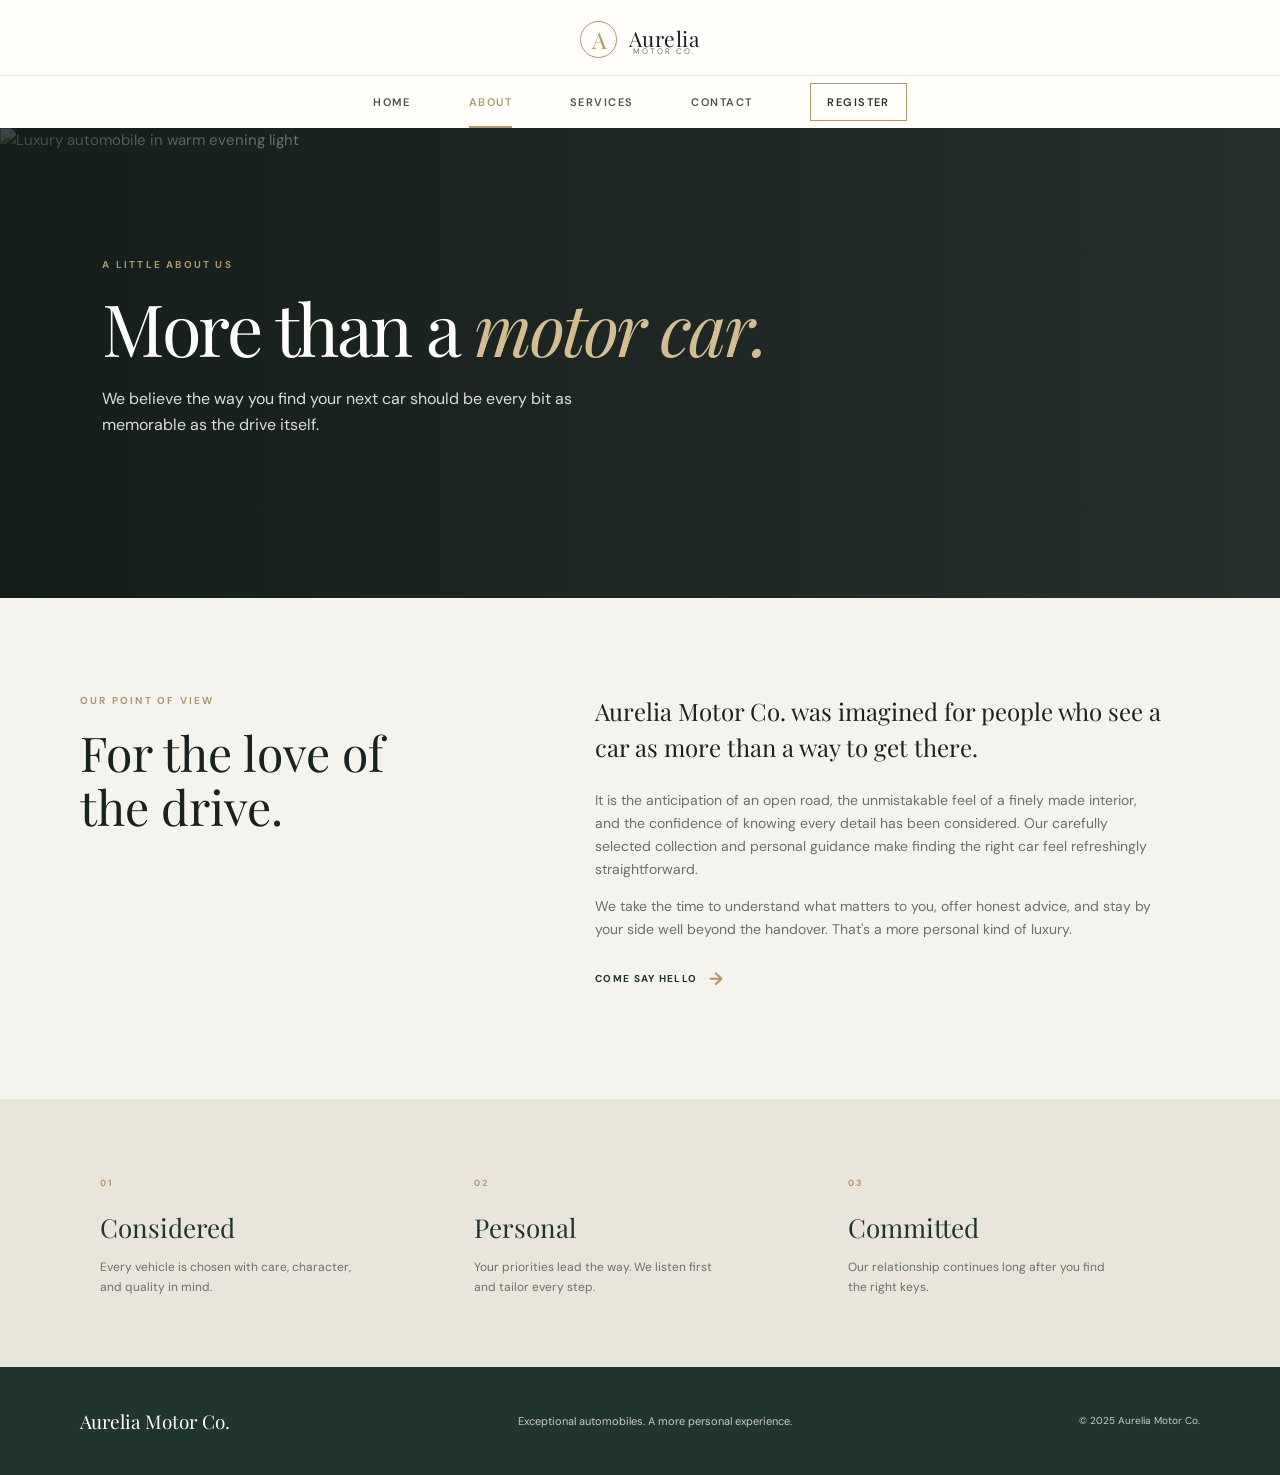
==== about.html @ 12dca605 "got ai to make website" ====
<!DOCTYPE html>
<html lang="en">
<head>
    <meta charset="UTF-8">
    <meta name="viewport" content="width=device-width, initial-scale=1.0">
    <meta name="description" content="Learn about Aurelia Motor Co. and our personal approach to luxury automobiles.">
    <title>About | Aurelia Motor Co.</title>
    <link rel="stylesheet" href="styles/styles.css">
</head>
<body>
    <header class="site-header">
        <a class="brand" href="index.html" aria-label="Aurelia Motor Co. home"><span class="brand-mark" aria-hidden="true">A</span><span class="brand-name">Aurelia <span>Motor Co.</span></span></a>
        <nav class="site-nav" aria-label="Main navigation">
            <a href="index.html">Home</a><a class="active" aria-current="page" href="about.html">About</a><a href="services.html">Services</a><a href="contact.html">Contact</a><a class="nav-cta" href="registration.html">Register</a>
        </nav>
    </header>
    <main>
        <section class="page-hero about-hero">
            <img class="hero-image" src="https://images.unsplash.com/photo-1503736334956-4c8f8e92946d?auto=format&amp;fit=crop&amp;w=2200&amp;q=85" alt="Luxury automobile in warm evening light">
            <div class="hero-content"><p class="eyebrow">A little about us</p><h1>More than a <em>motor car.</em></h1><p>We believe the way you find your next car should be every bit as memorable as the drive itself.</p></div>
        </section>
        <section class="story-section section-wrap">
            <div class="story-aside"><p class="eyebrow">Our point of view</p><h2>For the love of the drive.</h2></div>
            <div class="story-copy">
                <p class="lead">Aurelia Motor Co. was imagined for people who see a car as more than a way to get there.</p>
                <p>It is the anticipation of an open road, the unmistakable feel of a finely made interior, and the confidence of knowing every detail has been considered. Our carefully selected collection and personal guidance make finding the right car feel refreshingly straightforward.</p>
                <p>We take the time to understand what matters to you, offer honest advice, and stay by your side well beyond the handover. That's a more personal kind of luxury.</p>
                <a class="text-link" href="contact.html">Come say hello <span aria-hidden="true">→</span></a>
            </div>
        </section>
        <section class="values-band">
            <article><span>01</span><h3>Considered</h3><p>Every vehicle is chosen with care, character, and quality in mind.</p></article>
            <article><span>02</span><h3>Personal</h3><p>Your priorities lead the way. We listen first and tailor every step.</p></article>
            <article><span>03</span><h3>Committed</h3><p>Our relationship continues long after you find the right keys.</p></article>
        </section>
    </main>
    <footer class="site-footer"><a class="footer-brand" href="index.html">Aurelia Motor Co.</a><p>Exceptional automobiles. A more personal experience.</p><span>© 2025 Aurelia Motor Co.</span></footer>
</body>
</html>
---- styles/styles.css ----
@import url('https://fonts.googleapis.com/css2?family=DM+Sans:wght@400;500;600;700&family=Playfair+Display:ital,wght@0,400;0,500;0,600;1,400;1,500&display=swap');

:root {
    --ink: #172321;
    --muted: #68716b;
    --paper: #f5f3ed;
    --white: #fffefa;
    --forest: #20352f;
    --gold: #b49763;
    --line: #dedbd1;
    --serif: "Playfair Display", Georgia, serif;
    --sans: "DM Sans", "Segoe UI", sans-serif;
}

* { box-sizing: border-box; }
html { scroll-behavior: smooth; }
body { margin: 0; background: var(--paper); color: var(--ink); font: 15px/1.65 var(--sans); }
a { color: inherit; }
h1, h2, h3, p { margin-top: 0; }
h1, h2, h3 { font-family: var(--serif); font-weight: 400; }

.site-header { position: relative; z-index: 2; display: flex; flex-direction: column; align-items: center; background: var(--white); }
.brand { display: flex; align-items: center; gap: 12px; padding: 21px 20px 17px; color: var(--ink); text-decoration: none; }
.brand-mark { display: grid; width: 37px; height: 37px; place-items: center; border: 1px solid var(--gold); border-radius: 50%; color: var(--gold); font: 23px/1 var(--serif); }
.brand-name { font: 21px var(--serif); letter-spacing: .03em; }
.brand-name span { display: block; margin-top: -6px; color: var(--muted); font: 8px var(--sans); letter-spacing: .25em; text-align: center; text-transform: uppercase; }
.site-nav { display: flex; width: 100%; min-height: 52px; justify-content: center; align-items: center; gap: clamp(20px, 5vw, 58px); padding: 0 24px; border-top: 1px solid #eeece6; }
.site-nav a { position: relative; display: inline-flex; height: 52px; align-items: center; color: #4a544e; font-size: 11px; font-weight: 600; letter-spacing: .13em; text-decoration: none; text-transform: uppercase; transition: color .2s ease; }
.site-nav a:hover, .site-nav a.active { color: var(--gold); }
.site-nav a.active:not(.nav-cta)::after { position: absolute; right: 0; bottom: 0; left: 0; height: 2px; background: var(--gold); content: ""; }
.site-nav .nav-cta { height: auto; padding: 9px 16px; border: 1px solid var(--gold); color: var(--forest); }
.site-nav .nav-cta:hover, .site-nav .nav-cta.active { background: var(--forest); color: var(--white); }

.home-hero, .page-hero { position: relative; display: flex; min-height: 590px; align-items: center; overflow: hidden; background: #29312d; color: var(--white); }
.home-hero { min-height: min(690px, 76vw); }
.hero-image { position: absolute; inset: 0; width: 100%; height: 100%; object-fit: cover; object-position: center 57%; }
.home-hero::after, .page-hero::after { position: absolute; inset: 0; background: linear-gradient(90deg, rgba(14,24,21,.78), rgba(14,24,21,.43) 48%, rgba(14,24,21,.08)); content: ""; }
.hero-content { position: relative; z-index: 1; width: min(680px, 90%); margin-left: max(8%, calc((100% - 1120px) / 2)); padding: 70px 0; }
.eyebrow { margin: 0 0 15px; color: var(--gold); font-size: 10px; font-weight: 700; letter-spacing: .22em; text-transform: uppercase; }
h1 { max-width: 700px; margin-bottom: 20px; font-size: clamp(48px, 7vw, 83px); letter-spacing: -.035em; line-height: 1.07; }
h1 em { color: #d4bd91; font-weight: 400; }
.hero-content > p:not(.eyebrow) { max-width: 475px; margin-bottom: 30px; color: rgba(255,254,250,.85); font-size: 16px; }
.button { display: inline-flex; min-height: 48px; align-items: center; justify-content: center; gap: 22px; padding: 0 21px; border: 1px solid transparent; cursor: pointer; font: 600 10px var(--sans); letter-spacing: .13em; text-decoration: none; text-transform: uppercase; transition: background .2s ease, color .2s ease; }
.button span { font-size: 17px; line-height: 1; }
.button-light { background: var(--white); color: var(--forest); }
.button-light:hover { background: #e8dfce; }
.button-dark { background: var(--forest); color: var(--white); }
.button-dark:hover { background: #304a41; }
.hero-note { position: absolute; z-index: 1; right: 5%; bottom: 32px; color: rgba(255,255,255,.75); font-size: 9px; letter-spacing: .2em; text-transform: uppercase; }

.section-wrap { width: min(1120px, calc(100% - 48px)); margin-right: auto; margin-left: auto; }
.page-explorer { padding-top: 90px; padding-bottom: 96px; }
.section-heading { display: flex; justify-content: space-between; align-items: end; gap: 30px; margin-bottom: 32px; }
.section-heading h2, .story-aside h2 { margin-bottom: 0; font-size: clamp(34px, 4vw, 48px); line-height: 1.14; }
.section-heading > p { max-width: 360px; margin-bottom: 4px; color: var(--muted); font-size: 13px; }
.page-grid { display: grid; grid-template-columns: repeat(6, 1fr); gap: 16px; }
.page-card { position: relative; display: block; min-height: 290px; grid-column: span 2; overflow: hidden; background: #34413b; color: var(--white); text-decoration: none; }
.page-card:nth-child(4), .page-card:nth-child(5) { min-height: 320px; grid-column: span 3; }
.page-card::after { position: absolute; inset: 0; background: linear-gradient(0deg, rgba(12,22,18,.83), rgba(12,22,18,.04) 78%); content: ""; transition: background .25s ease; }
.page-card:hover::after { background: linear-gradient(0deg, rgba(12,22,18,.9), rgba(12,22,18,.18) 85%); }
.page-card img { position: absolute; width: 100%; height: 100%; object-fit: cover; transition: transform .6s ease; }
.page-card:hover img { transform: scale(1.04); }
.card-number { position: absolute; z-index: 1; top: 17px; left: 18px; color: rgba(255,255,255,.8); font-size: 10px; letter-spacing: .15em; }
.card-copy { position: absolute; z-index: 1; right: 22px; bottom: 22px; left: 22px; display: flex; flex-direction: column; }
.card-kicker { color: #d4bd91; font-size: 9px; font-weight: 600; letter-spacing: .18em; text-transform: uppercase; }
.card-copy strong { margin: 2px 0 4px; font: 400 30px/1.2 var(--serif); }
.card-copy > span:last-child { display: flex; align-items: center; justify-content: space-between; gap: 10px; color: rgba(255,255,255,.8); font-size: 11px; }
.card-copy b { color: #d4bd91; font-size: 18px; font-weight: 400; }
.quote-band { padding: 54px 24px; background: #e9e5db; text-align: center; }
.quote-band p { margin: 0 0 6px; color: var(--forest); font: italic 30px var(--serif); }
.quote-band span { color: var(--muted); font-size: 9px; letter-spacing: .18em; text-transform: uppercase; }
.site-footer { display: flex; min-height: 108px; align-items: center; justify-content: space-between; gap: 20px; padding: 28px max(5%, calc((100% - 1120px) / 2)); background: var(--forest); color: rgba(255,255,255,.75); }
.site-footer p { margin: 0; font-size: 11px; }
.site-footer > span { font-size: 10px; }
.footer-brand { color: var(--white); font: 19px var(--serif); text-decoration: none; }

.page-hero { min-height: 470px; }
.page-hero .hero-content { max-width: 700px; }
.page-hero h1 { font-size: clamp(46px, 6vw, 72px); }
.about-hero .hero-image { object-position: center 54%; }
.services-hero .hero-image { object-position: center 60%; }
.story-section { display: grid; grid-template-columns: .8fr 1.2fr; gap: 10%; padding-top: 95px; padding-bottom: 105px; }
.story-aside h2 { max-width: 370px; }
.story-copy { max-width: 570px; color: var(--muted); }
.story-copy .lead, .lead { color: var(--ink); font: 24px/1.5 var(--serif); }
.story-copy p:not(.lead) { font-size: 14px; }
.text-link { display: inline-flex; gap: 12px; align-items: center; margin-top: 9px; color: var(--forest); font-size: 10px; font-weight: 700; letter-spacing: .13em; text-decoration: none; text-transform: uppercase; }
.text-link span { color: var(--gold); font-size: 18px; }
.values-band { display: grid; grid-template-columns: repeat(3, 1fr); gap: 42px; padding: 70px max(7%, calc((100% - 1080px) / 2)); background: #e9e5db; }
.values-band article > span, .service-index { color: var(--gold); font-size: 9px; font-weight: 700; letter-spacing: .17em; }
.values-band h3 { margin: 13px 0 8px; color: var(--forest); font-size: 26px; }
.values-band p { max-width: 260px; margin: 0; color: var(--muted); font-size: 12px; }
.services-section { padding-top: 90px; padding-bottom: 100px; }
.service-grid { display: grid; grid-template-columns: repeat(2, 1fr); gap: 1px; border: 1px solid var(--line); background: var(--line); }
.service-card { min-height: 215px; padding: 30px 34px; background: var(--white); }
.service-card h3 { margin: 15px 0 9px; color: var(--forest); font-size: 26px; }
.service-card p { max-width: 460px; margin: 0; color: var(--muted); font-size: 13px; }
.service-cta { display: flex; align-items: center; justify-content: space-between; gap: 20px; margin-top: 32px; }
.service-cta p { margin: 0; color: var(--muted); font: 22px var(--serif); }

.page-intro { padding-top: 76px; padding-bottom: 42px; }
.page-intro h1 { max-width: 780px; color: var(--forest); font-size: clamp(42px, 6vw, 69px); }
.page-intro h1 em { color: var(--gold); }
.page-intro > p:last-child { max-width: 620px; margin-bottom: 0; color: var(--muted); font-size: 14px; }
.contact-layout { display: grid; grid-template-columns: .8fr 1.2fr; gap: 12%; padding-top: 25px; padding-bottom: 100px; }
.contact-details { display: flex; flex-direction: column; gap: 31px; padding-top: 10px; }
.contact-details .eyebrow { margin-bottom: 6px; }
.contact-details h2, .contact-form h2 { margin-bottom: 12px; color: var(--forest); font-size: 28px; }
.contact-details p:not(.eyebrow) { margin: 0; color: var(--muted); font-size: 13px; line-height: 1.9; }
.contact-details a { text-decoration-color: var(--gold); text-underline-offset: 3px; }
.contact-form { display: flex; flex-direction: column; padding: 34px; border: 1px solid var(--line); background: var(--white); }
.contact-form h2 { margin-bottom: 7px; }
.contact-form > p:not(.form-note) { margin-bottom: 20px; color: var(--muted); font-size: 12px; }
.contact-form label { margin: 13px 0 6px; color: #3d4943; font-size: 10px; font-weight: 700; letter-spacing: .08em; }
.contact-form input:not([type="checkbox"]), .contact-form select, .contact-form textarea { width: 100%; min-height: 43px; padding: 10px 12px; border: 1px solid #d8d6ce; border-radius: 0; background: #fffefa; color: var(--ink); font: 13px var(--sans); }
.contact-form textarea { min-height: 100px; resize: vertical; }
.contact-form input:focus, .contact-form select:focus, .contact-form textarea:focus { outline: 2px solid var(--gold); outline-offset: 1px; }
.contact-form .button { align-self: flex-start; margin-top: 22px; }
.form-note { margin: 14px 0 0; color: var(--muted); font-size: 10px; }
.optional { color: var(--muted); font-weight: 400; letter-spacing: 0; }

.registration-layout { display: grid; grid-template-columns: 1fr .9fr; gap: 9%; align-items: start; padding-top: 78px; padding-bottom: 100px; }
.registration-copy h1 { color: var(--forest); font-size: clamp(48px, 6vw, 72px); }
.registration-copy h1 em { color: var(--gold); }
.registration-copy > .lead { max-width: 460px; margin-bottom: 24px; color: var(--muted); font-size: 19px; }
.registration-copy img { display: block; width: 100%; height: 245px; margin-top: 28px; object-fit: cover; }
.registration-note { display: flex; gap: 14px; max-width: 460px; padding: 17px 19px; border-left: 2px solid var(--gold); background: #e9e5db; }
.registration-note span { color: var(--gold); }
.registration-note p { margin: 0; color: #536057; font: 15px/1.55 var(--serif); }
.registration-form { padding: 30px; }
.registration-form .checkbox-label { display: flex; align-items: flex-start; gap: 9px; margin-top: 18px; font-weight: 400; letter-spacing: 0; line-height: 1.5; }
.registration-form input[type="checkbox"] { margin: 2px 0 0; accent-color: var(--forest); }

@media (max-width: 720px) {
    .site-nav { justify-content: flex-start; gap: 23px; overflow-x: auto; padding: 0 18px; }
    .site-nav a { flex: 0 0 auto; font-size: 9px; }
    .home-hero { min-height: 590px; }
    .page-hero { min-height: 450px; }
    .hero-content { width: calc(100% - 44px); margin-left: 24px; }
    .hero-content > p:not(.eyebrow) { max-width: 400px; }
    .hero-note { right: 22px; }
    .section-wrap { width: calc(100% - 36px); }
    .page-explorer, .services-section { padding-top: 65px; padding-bottom: 68px; }
    .section-heading { align-items: flex-start; flex-direction: column; gap: 12px; margin-bottom: 24px; }
    .page-grid { grid-template-columns: repeat(2, 1fr); gap: 11px; }
    .page-card, .page-card:nth-child(4), .page-card:nth-child(5) { min-height: 270px; grid-column: span 1; }
    .page-card:first-child { min-height: 300px; grid-column: span 2; }
    .card-copy { right: 15px; bottom: 17px; left: 15px; }
    .card-copy strong { font-size: 26px; }
    .card-copy > span:last-child { font-size: 10px; }
    .quote-band p { font-size: 25px; }
    .site-footer { align-items: flex-start; flex-direction: column; gap: 8px; padding: 26px 22px; }
    .story-section, .contact-layout, .registration-layout { grid-template-columns: 1fr; gap: 34px; }
    .story-section { padding-top: 65px; padding-bottom: 70px; }
    .values-band { grid-template-columns: 1fr; gap: 27px; padding: 45px 28px; }
    .values-band p { max-width: 400px; }
    .service-grid { grid-template-columns: 1fr; }
    .service-card { min-height: 0; padding: 25px; }
    .service-cta { align-items: flex-start; flex-direction: column; }
    .page-intro { padding-top: 58px; }
    .contact-layout { padding-bottom: 65px; }
    .registration-layout { padding-top: 58px; padding-bottom: 65px; }
    .registration-copy img { height: 210px; }
}

@media (max-width: 420px) {
    .site-nav { gap: 17px; }
    .site-nav a { font-size: 8px; letter-spacing: .1em; }
    .site-nav .nav-cta { padding: 8px 11px; }
    .page-grid { grid-template-columns: 1fr; }
    .page-card, .page-card:nth-child(4), .page-card:nth-child(5), .page-card:first-child { min-height: 265px; grid-column: span 1; }
    .contact-form, .registration-form { padding: 22px; }
}

@media (prefers-reduced-motion: reduce) {
    html { scroll-behavior: auto; }
    *, *::before, *::after { transition-duration: .01ms !important; }
}
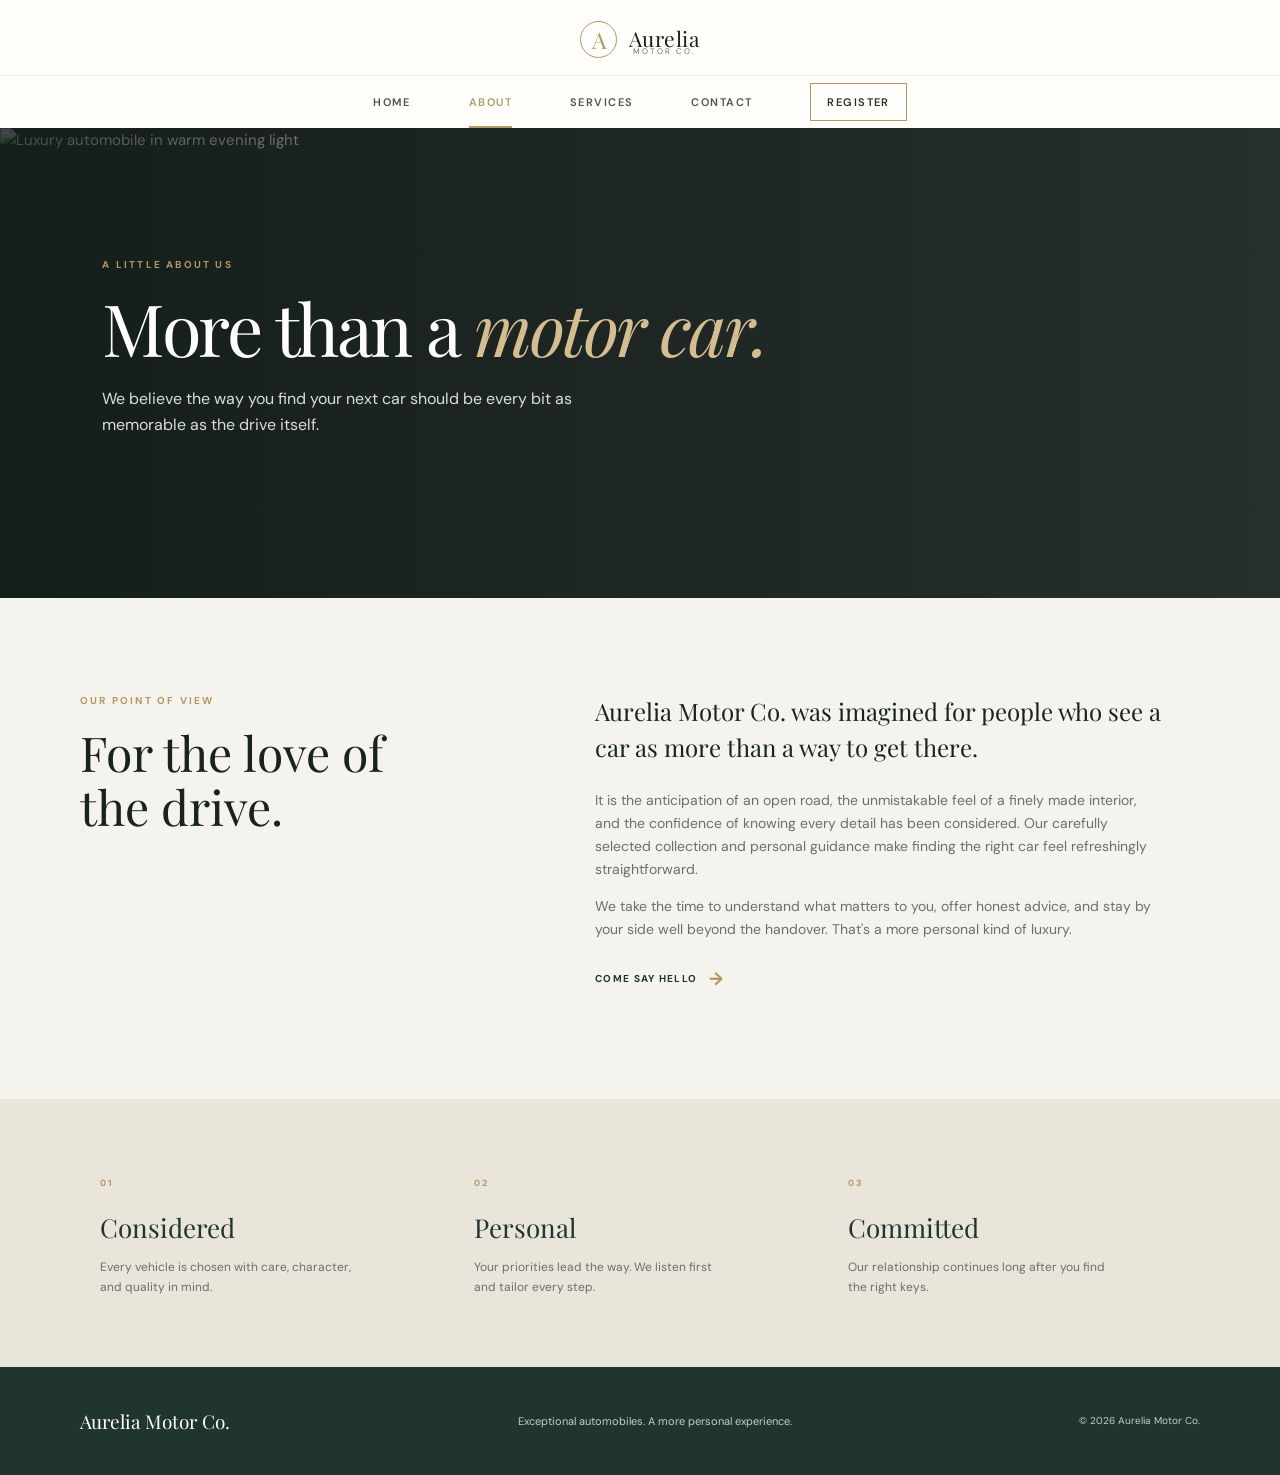
==== commit 8dfc1273: "Another Commit" ====
--- a/about.html
+++ b/about.html
@@ -34,6 +34,6 @@
             <article><span>03</span><h3>Committed</h3><p>Our relationship continues long after you find the right keys.</p></article>
         </section>
     </main>
-    <footer class="site-footer"><a class="footer-brand" href="index.html">Aurelia Motor Co.</a><p>Exceptional automobiles. A more personal experience.</p><span>© 2025 Aurelia Motor Co.</span></footer>
+    <footer class="site-footer"><a class="footer-brand" href="index.html">Aurelia Motor Co.</a><p>Exceptional automobiles. A more personal experience.</p><span>© 2026 Aurelia Motor Co.</span></footer>
 </body>
 </html>
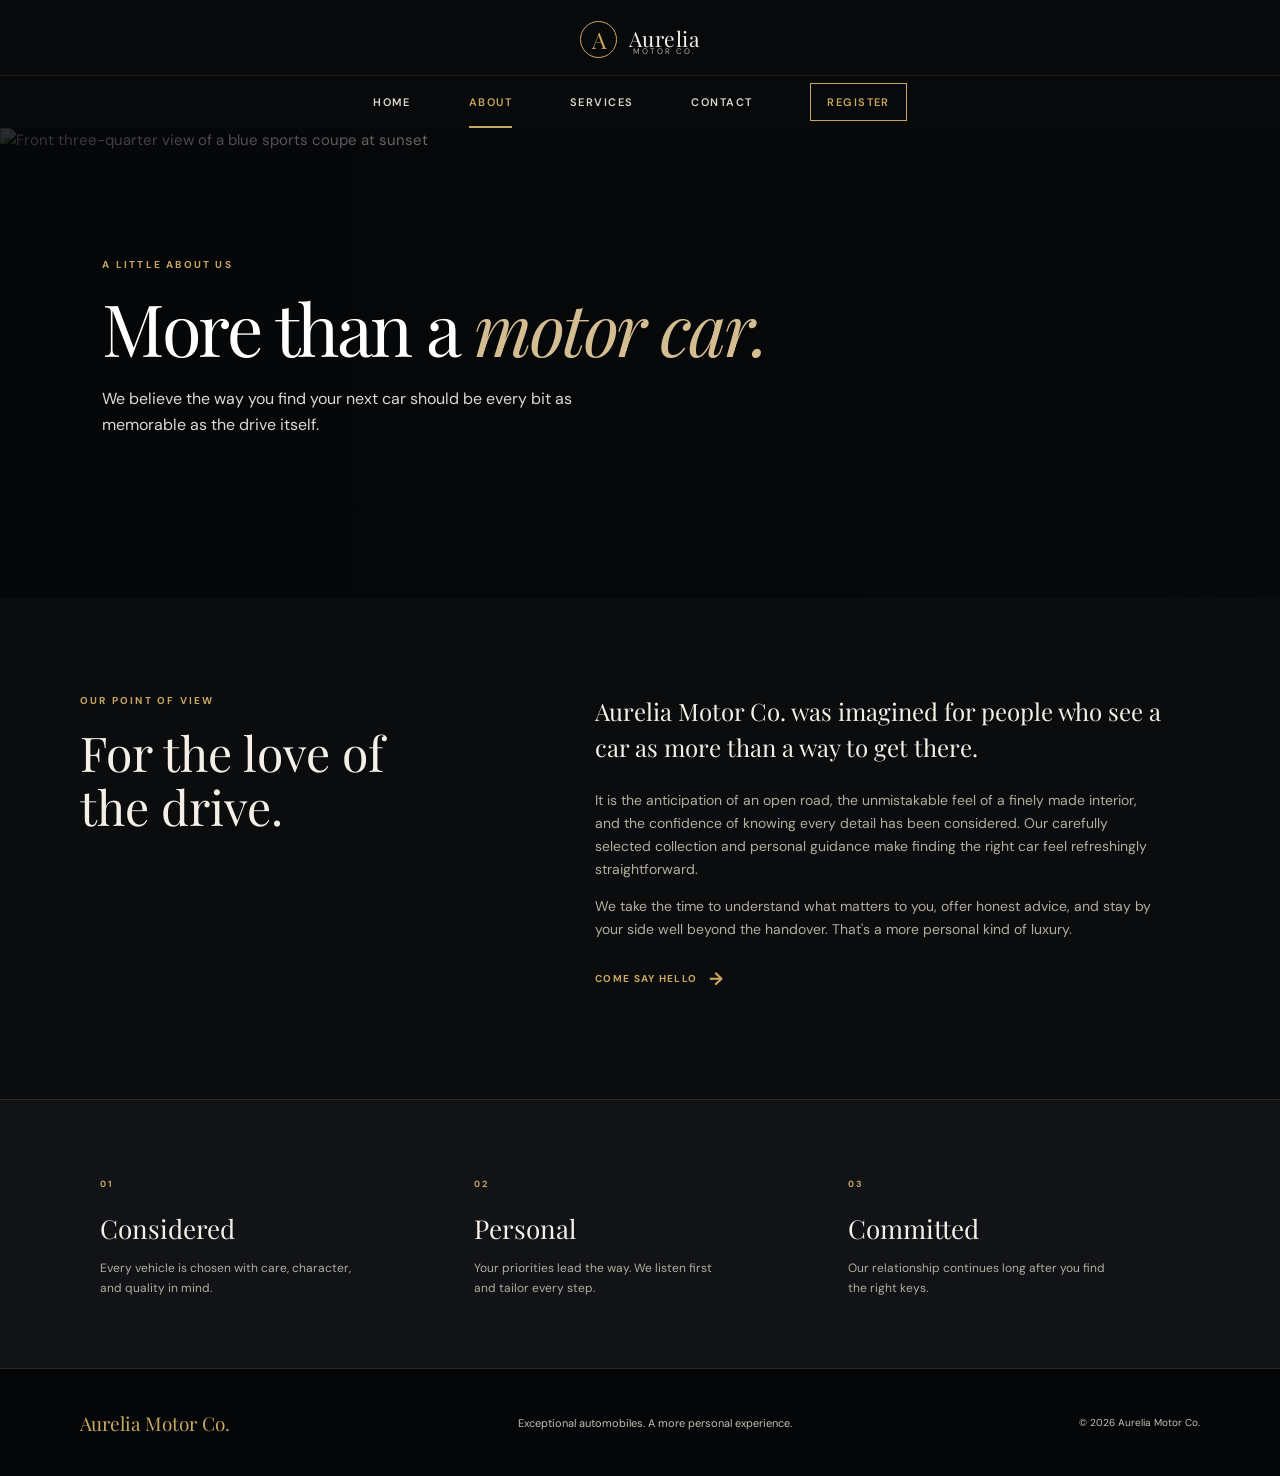
==== commit fd0daf7f: "change color scheme" ====
--- a/about.html
+++ b/about.html
@@ -16,7 +16,7 @@
     </header>
     <main>
         <section class="page-hero about-hero">
-            <img class="hero-image" src="https://images.unsplash.com/photo-1503736334956-4c8f8e92946d?auto=format&amp;fit=crop&amp;w=2200&amp;q=85" alt="Luxury automobile in warm evening light">
+            <img class="hero-image" src="https://images.unsplash.com/photo-1552519507-da3b142c6e3d?auto=format&amp;fit=crop&amp;w=2200&amp;q=85" alt="Front three-quarter view of a blue sports coupe at sunset">
             <div class="hero-content"><p class="eyebrow">A little about us</p><h1>More than a <em>motor car.</em></h1><p>We believe the way you find your next car should be every bit as memorable as the drive itself.</p></div>
         </section>
         <section class="story-section section-wrap">
--- a/styles/styles.css
+++ b/styles/styles.css
@@ -1,13 +1,13 @@
 @import url('https://fonts.googleapis.com/css2?family=DM+Sans:wght@400;500;600;700&family=Playfair+Display:ital,wght@0,400;0,500;0,600;1,400;1,500&display=swap');
 
 :root {
-    --ink: #172321;
-    --muted: #68716b;
-    --paper: #f5f3ed;
-    --white: #fffefa;
-    --forest: #20352f;
-    --gold: #b49763;
-    --line: #dedbd1;
+    --ink: #f4f0e6;
+    --muted: #b4ad9e;
+    --paper: #0b0c0e;
+    --white: #111317;
+    --forest: #08090b;
+    --gold: #c8a75e;
+    --line: #302c23;
     --serif: "Playfair Display", Georgia, serif;
     --sans: "DM Sans", "Segoe UI", sans-serif;
 }
@@ -19,22 +19,22 @@
 h1, h2, h3, p { margin-top: 0; }
 h1, h2, h3 { font-family: var(--serif); font-weight: 400; }
 
-.site-header { position: relative; z-index: 2; display: flex; flex-direction: column; align-items: center; background: var(--white); }
+.site-header { position: relative; z-index: 2; display: flex; flex-direction: column; align-items: center; background: #08090b; }
 .brand { display: flex; align-items: center; gap: 12px; padding: 21px 20px 17px; color: var(--ink); text-decoration: none; }
 .brand-mark { display: grid; width: 37px; height: 37px; place-items: center; border: 1px solid var(--gold); border-radius: 50%; color: var(--gold); font: 23px/1 var(--serif); }
 .brand-name { font: 21px var(--serif); letter-spacing: .03em; }
-.brand-name span { display: block; margin-top: -6px; color: var(--muted); font: 8px var(--sans); letter-spacing: .25em; text-align: center; text-transform: uppercase; }
-.site-nav { display: flex; width: 100%; min-height: 52px; justify-content: center; align-items: center; gap: clamp(20px, 5vw, 58px); padding: 0 24px; border-top: 1px solid #eeece6; }
-.site-nav a { position: relative; display: inline-flex; height: 52px; align-items: center; color: #4a544e; font-size: 11px; font-weight: 600; letter-spacing: .13em; text-decoration: none; text-transform: uppercase; transition: color .2s ease; }
+.brand-name span { display: block; margin-top: -6px; color: #b4ad9e; font: 8px var(--sans); letter-spacing: .25em; text-align: center; text-transform: uppercase; }
+.site-nav { display: flex; width: 100%; min-height: 52px; justify-content: center; align-items: center; gap: clamp(20px, 5vw, 58px); padding: 0 24px; border-top: 1px solid #24211b; }
+.site-nav a { position: relative; display: inline-flex; height: 52px; align-items: center; color: #ddd6c9; font-size: 11px; font-weight: 600; letter-spacing: .13em; text-decoration: none; text-transform: uppercase; transition: color .2s ease; }
 .site-nav a:hover, .site-nav a.active { color: var(--gold); }
 .site-nav a.active:not(.nav-cta)::after { position: absolute; right: 0; bottom: 0; left: 0; height: 2px; background: var(--gold); content: ""; }
-.site-nav .nav-cta { height: auto; padding: 9px 16px; border: 1px solid var(--gold); color: var(--forest); }
-.site-nav .nav-cta:hover, .site-nav .nav-cta.active { background: var(--forest); color: var(--white); }
+.site-nav .nav-cta { height: auto; padding: 9px 16px; border: 1px solid var(--gold); color: var(--gold); }
+.site-nav .nav-cta:hover, .site-nav .nav-cta.active { background: var(--gold); color: #08090b; }
 
-.home-hero, .page-hero { position: relative; display: flex; min-height: 590px; align-items: center; overflow: hidden; background: #29312d; color: var(--white); }
+.home-hero, .page-hero { position: relative; display: flex; min-height: 590px; align-items: center; overflow: hidden; background: #08090b; color: #fff; }
 .home-hero { min-height: min(690px, 76vw); }
 .hero-image { position: absolute; inset: 0; width: 100%; height: 100%; object-fit: cover; object-position: center 57%; }
-.home-hero::after, .page-hero::after { position: absolute; inset: 0; background: linear-gradient(90deg, rgba(14,24,21,.78), rgba(14,24,21,.43) 48%, rgba(14,24,21,.08)); content: ""; }
+.home-hero::after, .page-hero::after { position: absolute; inset: 0; background: linear-gradient(90deg, rgba(5,6,8,.84), rgba(5,6,8,.5) 48%, rgba(5,6,8,.12)); content: ""; }
 .hero-content { position: relative; z-index: 1; width: min(680px, 90%); margin-left: max(8%, calc((100% - 1120px) / 2)); padding: 70px 0; }
 .eyebrow { margin: 0 0 15px; color: var(--gold); font-size: 10px; font-weight: 700; letter-spacing: .22em; text-transform: uppercase; }
 h1 { max-width: 700px; margin-bottom: 20px; font-size: clamp(48px, 7vw, 83px); letter-spacing: -.035em; line-height: 1.07; }
@@ -42,10 +42,10 @@
 .hero-content > p:not(.eyebrow) { max-width: 475px; margin-bottom: 30px; color: rgba(255,254,250,.85); font-size: 16px; }
 .button { display: inline-flex; min-height: 48px; align-items: center; justify-content: center; gap: 22px; padding: 0 21px; border: 1px solid transparent; cursor: pointer; font: 600 10px var(--sans); letter-spacing: .13em; text-decoration: none; text-transform: uppercase; transition: background .2s ease, color .2s ease; }
 .button span { font-size: 17px; line-height: 1; }
-.button-light { background: var(--white); color: var(--forest); }
-.button-light:hover { background: #e8dfce; }
-.button-dark { background: var(--forest); color: var(--white); }
-.button-dark:hover { background: #304a41; }
+.button-light { background: var(--gold); color: #08090b; }
+.button-light:hover { background: #d8bc7e; }
+.button-dark { background: var(--gold); color: #08090b; }
+.button-dark:hover { background: #d8bc7e; }
 .hero-note { position: absolute; z-index: 1; right: 5%; bottom: 32px; color: rgba(255,255,255,.75); font-size: 9px; letter-spacing: .2em; text-transform: uppercase; }
 
 .section-wrap { width: min(1120px, calc(100% - 48px)); margin-right: auto; margin-left: auto; }
@@ -54,25 +54,25 @@
 .section-heading h2, .story-aside h2 { margin-bottom: 0; font-size: clamp(34px, 4vw, 48px); line-height: 1.14; }
 .section-heading > p { max-width: 360px; margin-bottom: 4px; color: var(--muted); font-size: 13px; }
 .page-grid { display: grid; grid-template-columns: repeat(6, 1fr); gap: 16px; }
-.page-card { position: relative; display: block; min-height: 290px; grid-column: span 2; overflow: hidden; background: #34413b; color: var(--white); text-decoration: none; }
+.page-card { position: relative; display: block; min-height: 290px; grid-column: span 2; overflow: hidden; background: #171718; color: #fff; text-decoration: none; }
 .page-card:nth-child(4), .page-card:nth-child(5) { min-height: 320px; grid-column: span 3; }
-.page-card::after { position: absolute; inset: 0; background: linear-gradient(0deg, rgba(12,22,18,.83), rgba(12,22,18,.04) 78%); content: ""; transition: background .25s ease; }
-.page-card:hover::after { background: linear-gradient(0deg, rgba(12,22,18,.9), rgba(12,22,18,.18) 85%); }
+.page-card::after { position: absolute; inset: 0; background: linear-gradient(0deg, rgba(5,6,8,.88), rgba(5,6,8,.04) 78%); content: ""; transition: background .25s ease; }
+.page-card:hover::after { background: linear-gradient(0deg, rgba(5,6,8,.94), rgba(5,6,8,.18) 85%); }
 .page-card img { position: absolute; width: 100%; height: 100%; object-fit: cover; transition: transform .6s ease; }
 .page-card:hover img { transform: scale(1.04); }
 .card-number { position: absolute; z-index: 1; top: 17px; left: 18px; color: rgba(255,255,255,.8); font-size: 10px; letter-spacing: .15em; }
 .card-copy { position: absolute; z-index: 1; right: 22px; bottom: 22px; left: 22px; display: flex; flex-direction: column; }
-.card-kicker { color: #d4bd91; font-size: 9px; font-weight: 600; letter-spacing: .18em; text-transform: uppercase; }
+.card-kicker { color: var(--gold); font-size: 9px; font-weight: 600; letter-spacing: .18em; text-transform: uppercase; }
 .card-copy strong { margin: 2px 0 4px; font: 400 30px/1.2 var(--serif); }
 .card-copy > span:last-child { display: flex; align-items: center; justify-content: space-between; gap: 10px; color: rgba(255,255,255,.8); font-size: 11px; }
-.card-copy b { color: #d4bd91; font-size: 18px; font-weight: 400; }
-.quote-band { padding: 54px 24px; background: #e9e5db; text-align: center; }
-.quote-band p { margin: 0 0 6px; color: var(--forest); font: italic 30px var(--serif); }
+.card-copy b { color: var(--gold); font-size: 18px; font-weight: 400; }
+.quote-band { padding: 54px 24px; border-top: 1px solid #302c23; border-bottom: 1px solid #302c23; background: #111317; text-align: center; }
+.quote-band p { margin: 0 0 6px; color: var(--ink); font: italic 30px var(--serif); }
 .quote-band span { color: var(--muted); font-size: 9px; letter-spacing: .18em; text-transform: uppercase; }
-.site-footer { display: flex; min-height: 108px; align-items: center; justify-content: space-between; gap: 20px; padding: 28px max(5%, calc((100% - 1120px) / 2)); background: var(--forest); color: rgba(255,255,255,.75); }
+.site-footer { display: flex; min-height: 108px; align-items: center; justify-content: space-between; gap: 20px; padding: 28px max(5%, calc((100% - 1120px) / 2)); border-top: 1px solid #302c23; background: #050608; color: #c6c0b4; }
 .site-footer p { margin: 0; font-size: 11px; }
 .site-footer > span { font-size: 10px; }
-.footer-brand { color: var(--white); font: 19px var(--serif); text-decoration: none; }
+.footer-brand { color: var(--gold); font: 19px var(--serif); text-decoration: none; }
 
 .page-hero { min-height: 470px; }
 .page-hero .hero-content { max-width: 700px; }
@@ -84,35 +84,36 @@
 .story-copy { max-width: 570px; color: var(--muted); }
 .story-copy .lead, .lead { color: var(--ink); font: 24px/1.5 var(--serif); }
 .story-copy p:not(.lead) { font-size: 14px; }
-.text-link { display: inline-flex; gap: 12px; align-items: center; margin-top: 9px; color: var(--forest); font-size: 10px; font-weight: 700; letter-spacing: .13em; text-decoration: none; text-transform: uppercase; }
+.text-link { display: inline-flex; gap: 12px; align-items: center; margin-top: 9px; color: var(--gold); font-size: 10px; font-weight: 700; letter-spacing: .13em; text-decoration: none; text-transform: uppercase; }
 .text-link span { color: var(--gold); font-size: 18px; }
-.values-band { display: grid; grid-template-columns: repeat(3, 1fr); gap: 42px; padding: 70px max(7%, calc((100% - 1080px) / 2)); background: #e9e5db; }
+.values-band { display: grid; grid-template-columns: repeat(3, 1fr); gap: 42px; padding: 70px max(7%, calc((100% - 1080px) / 2)); border-top: 1px solid var(--line); background: #111317; }
 .values-band article > span, .service-index { color: var(--gold); font-size: 9px; font-weight: 700; letter-spacing: .17em; }
-.values-band h3 { margin: 13px 0 8px; color: var(--forest); font-size: 26px; }
+.values-band h3 { margin: 13px 0 8px; color: var(--ink); font-size: 26px; }
 .values-band p { max-width: 260px; margin: 0; color: var(--muted); font-size: 12px; }
 .services-section { padding-top: 90px; padding-bottom: 100px; }
 .service-grid { display: grid; grid-template-columns: repeat(2, 1fr); gap: 1px; border: 1px solid var(--line); background: var(--line); }
-.service-card { min-height: 215px; padding: 30px 34px; background: var(--white); }
-.service-card h3 { margin: 15px 0 9px; color: var(--forest); font-size: 26px; }
+.service-card { min-height: 215px; padding: 30px 34px; background: #111317; }
+.service-card h3 { margin: 15px 0 9px; color: var(--ink); font-size: 26px; }
 .service-card p { max-width: 460px; margin: 0; color: var(--muted); font-size: 13px; }
 .service-cta { display: flex; align-items: center; justify-content: space-between; gap: 20px; margin-top: 32px; }
 .service-cta p { margin: 0; color: var(--muted); font: 22px var(--serif); }
 
 .page-intro { padding-top: 76px; padding-bottom: 42px; }
-.page-intro h1 { max-width: 780px; color: var(--forest); font-size: clamp(42px, 6vw, 69px); }
+.page-intro h1 { max-width: 780px; color: var(--ink); font-size: clamp(42px, 6vw, 69px); }
 .page-intro h1 em { color: var(--gold); }
 .page-intro > p:last-child { max-width: 620px; margin-bottom: 0; color: var(--muted); font-size: 14px; }
 .contact-layout { display: grid; grid-template-columns: .8fr 1.2fr; gap: 12%; padding-top: 25px; padding-bottom: 100px; }
 .contact-details { display: flex; flex-direction: column; gap: 31px; padding-top: 10px; }
+.contact-photo { display: block; width: 100%; height: 220px; object-fit: cover; object-position: center 58%; }
 .contact-details .eyebrow { margin-bottom: 6px; }
-.contact-details h2, .contact-form h2 { margin-bottom: 12px; color: var(--forest); font-size: 28px; }
+.contact-details h2, .contact-form h2 { margin-bottom: 12px; color: var(--ink); font-size: 28px; }
 .contact-details p:not(.eyebrow) { margin: 0; color: var(--muted); font-size: 13px; line-height: 1.9; }
 .contact-details a { text-decoration-color: var(--gold); text-underline-offset: 3px; }
-.contact-form { display: flex; flex-direction: column; padding: 34px; border: 1px solid var(--line); background: var(--white); }
+.contact-form { display: flex; flex-direction: column; padding: 34px; border: 1px solid var(--line); background: #111317; }
 .contact-form h2 { margin-bottom: 7px; }
 .contact-form > p:not(.form-note) { margin-bottom: 20px; color: var(--muted); font-size: 12px; }
-.contact-form label { margin: 13px 0 6px; color: #3d4943; font-size: 10px; font-weight: 700; letter-spacing: .08em; }
-.contact-form input:not([type="checkbox"]), .contact-form select, .contact-form textarea { width: 100%; min-height: 43px; padding: 10px 12px; border: 1px solid #d8d6ce; border-radius: 0; background: #fffefa; color: var(--ink); font: 13px var(--sans); }
+.contact-form label { margin: 13px 0 6px; color: #e1dacd; font-size: 10px; font-weight: 700; letter-spacing: .08em; }
+.contact-form input:not([type="checkbox"]), .contact-form select, .contact-form textarea { width: 100%; min-height: 43px; padding: 10px 12px; border: 1px solid #454036; border-radius: 0; background: #090a0c; color: var(--ink); font: 13px var(--sans); }
 .contact-form textarea { min-height: 100px; resize: vertical; }
 .contact-form input:focus, .contact-form select:focus, .contact-form textarea:focus { outline: 2px solid var(--gold); outline-offset: 1px; }
 .contact-form .button { align-self: flex-start; margin-top: 22px; }
@@ -120,16 +121,16 @@
 .optional { color: var(--muted); font-weight: 400; letter-spacing: 0; }
 
 .registration-layout { display: grid; grid-template-columns: 1fr .9fr; gap: 9%; align-items: start; padding-top: 78px; padding-bottom: 100px; }
-.registration-copy h1 { color: var(--forest); font-size: clamp(48px, 6vw, 72px); }
+.registration-copy h1 { color: var(--ink); font-size: clamp(48px, 6vw, 72px); }
 .registration-copy h1 em { color: var(--gold); }
 .registration-copy > .lead { max-width: 460px; margin-bottom: 24px; color: var(--muted); font-size: 19px; }
 .registration-copy img { display: block; width: 100%; height: 245px; margin-top: 28px; object-fit: cover; }
-.registration-note { display: flex; gap: 14px; max-width: 460px; padding: 17px 19px; border-left: 2px solid var(--gold); background: #e9e5db; }
+.registration-note { display: flex; gap: 14px; max-width: 460px; padding: 17px 19px; border: 1px solid var(--line); border-left: 2px solid var(--gold); background: #111317; }
 .registration-note span { color: var(--gold); }
-.registration-note p { margin: 0; color: #536057; font: 15px/1.55 var(--serif); }
+.registration-note p { margin: 0; color: #d2ccbf; font: 15px/1.55 var(--serif); }
 .registration-form { padding: 30px; }
 .registration-form .checkbox-label { display: flex; align-items: flex-start; gap: 9px; margin-top: 18px; font-weight: 400; letter-spacing: 0; line-height: 1.5; }
-.registration-form input[type="checkbox"] { margin: 2px 0 0; accent-color: var(--forest); }
+.registration-form input[type="checkbox"] { margin: 2px 0 0; accent-color: var(--gold); }
 
 @media (max-width: 720px) {
     .site-nav { justify-content: flex-start; gap: 23px; overflow-x: auto; padding: 0 18px; }
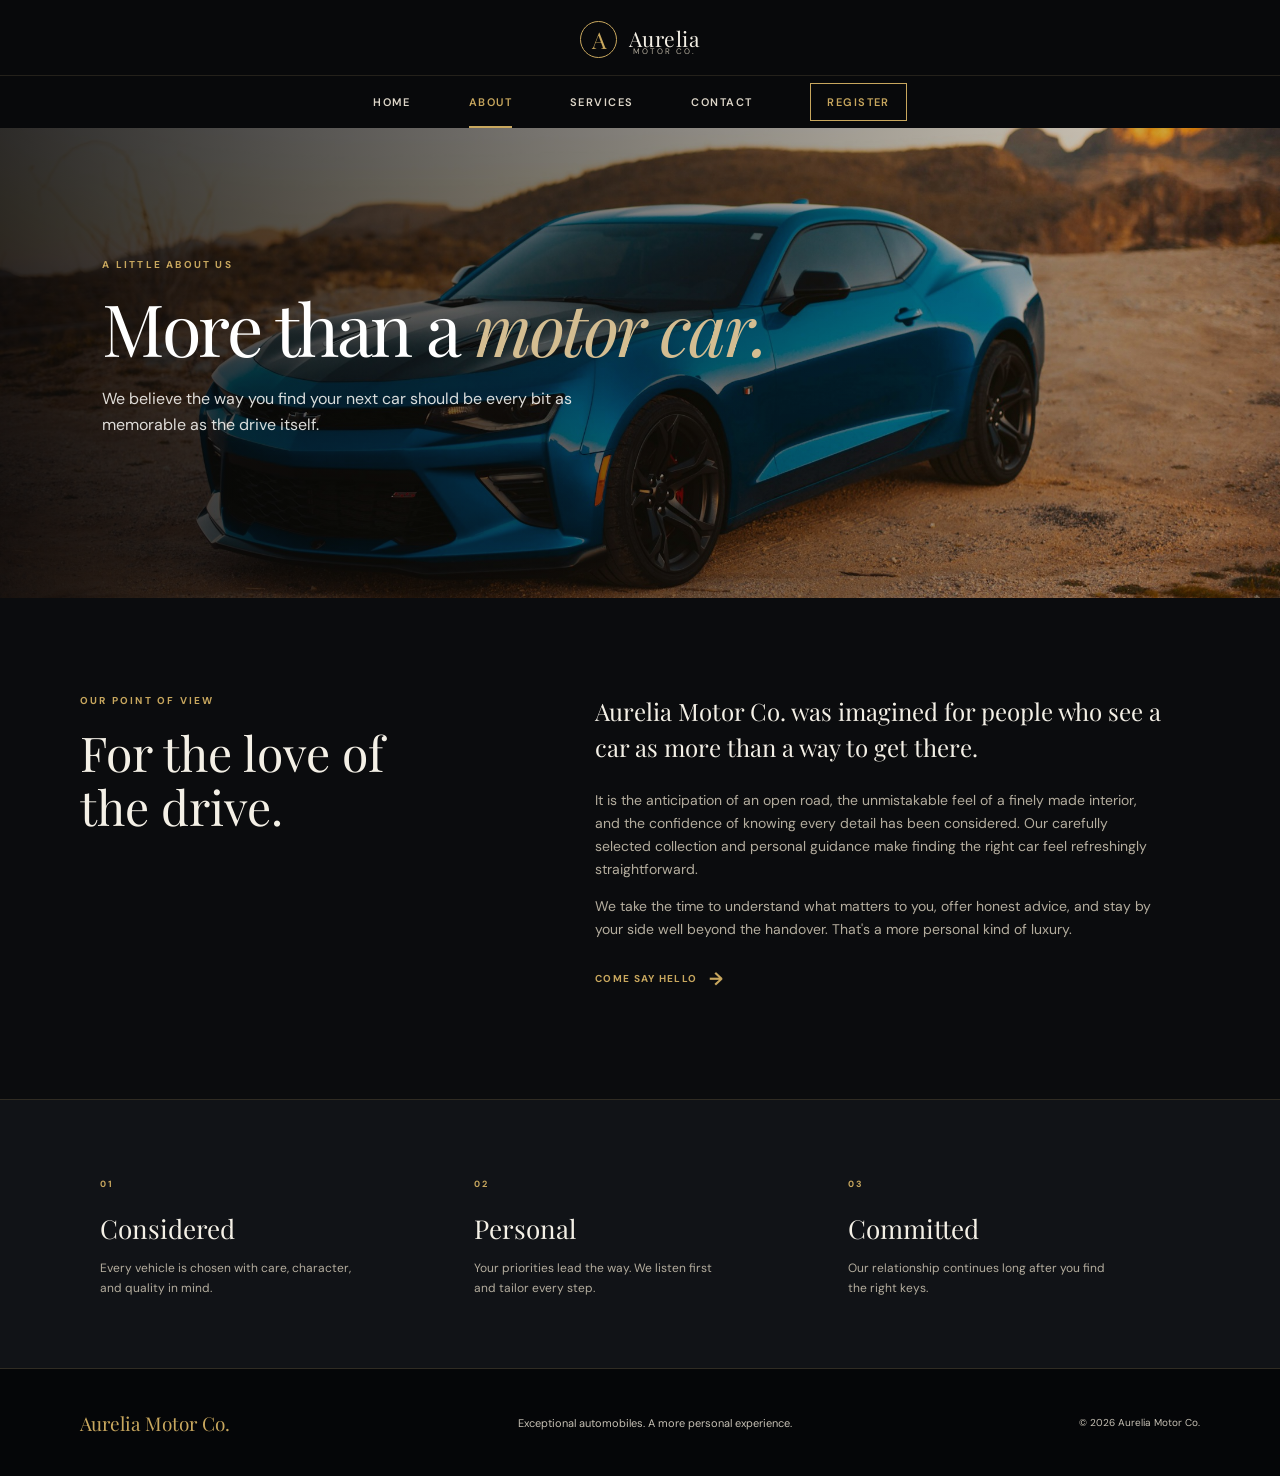
==== commit 882043f0: "images" ====
--- a/about.html
+++ b/about.html
@@ -16,7 +16,7 @@
     </header>
     <main>
         <section class="page-hero about-hero">
-            <img class="hero-image" src="https://images.unsplash.com/photo-1552519507-da3b142c6e3d?auto=format&amp;fit=crop&amp;w=2200&amp;q=85" alt="Front three-quarter view of a blue sports coupe at sunset">
+            <img class="hero-image" src="images/blue-coupe.jpg" alt="Front three-quarter view of a blue sports coupe at sunset">
             <div class="hero-content"><p class="eyebrow">A little about us</p><h1>More than a <em>motor car.</em></h1><p>We believe the way you find your next car should be every bit as memorable as the drive itself.</p></div>
         </section>
         <section class="story-section section-wrap">
--- a/styles/styles.css
+++ b/styles/styles.css
@@ -176,4 +176,24 @@
 @media (prefers-reduced-motion: reduce) {
     html { scroll-behavior: auto; }
     *, *::before, *::after { transition-duration: .01ms !important; }
+}
+.registration-form fieldset {
+    margin: 18px 0;
+    padding: 18px;
+    border: 1px solid var(--line);
+}
+
+.registration-form legend {
+    padding: 0 8px;
+    color: var(--gold);
+    font-family: var(--serif);
+    font-size: 18px;
+}
+
+.registration-form fieldset label {
+    display: block;
+}
+
+.registration-form fieldset input[type="radio"] {
+    accent-color: var(--gold);
 }
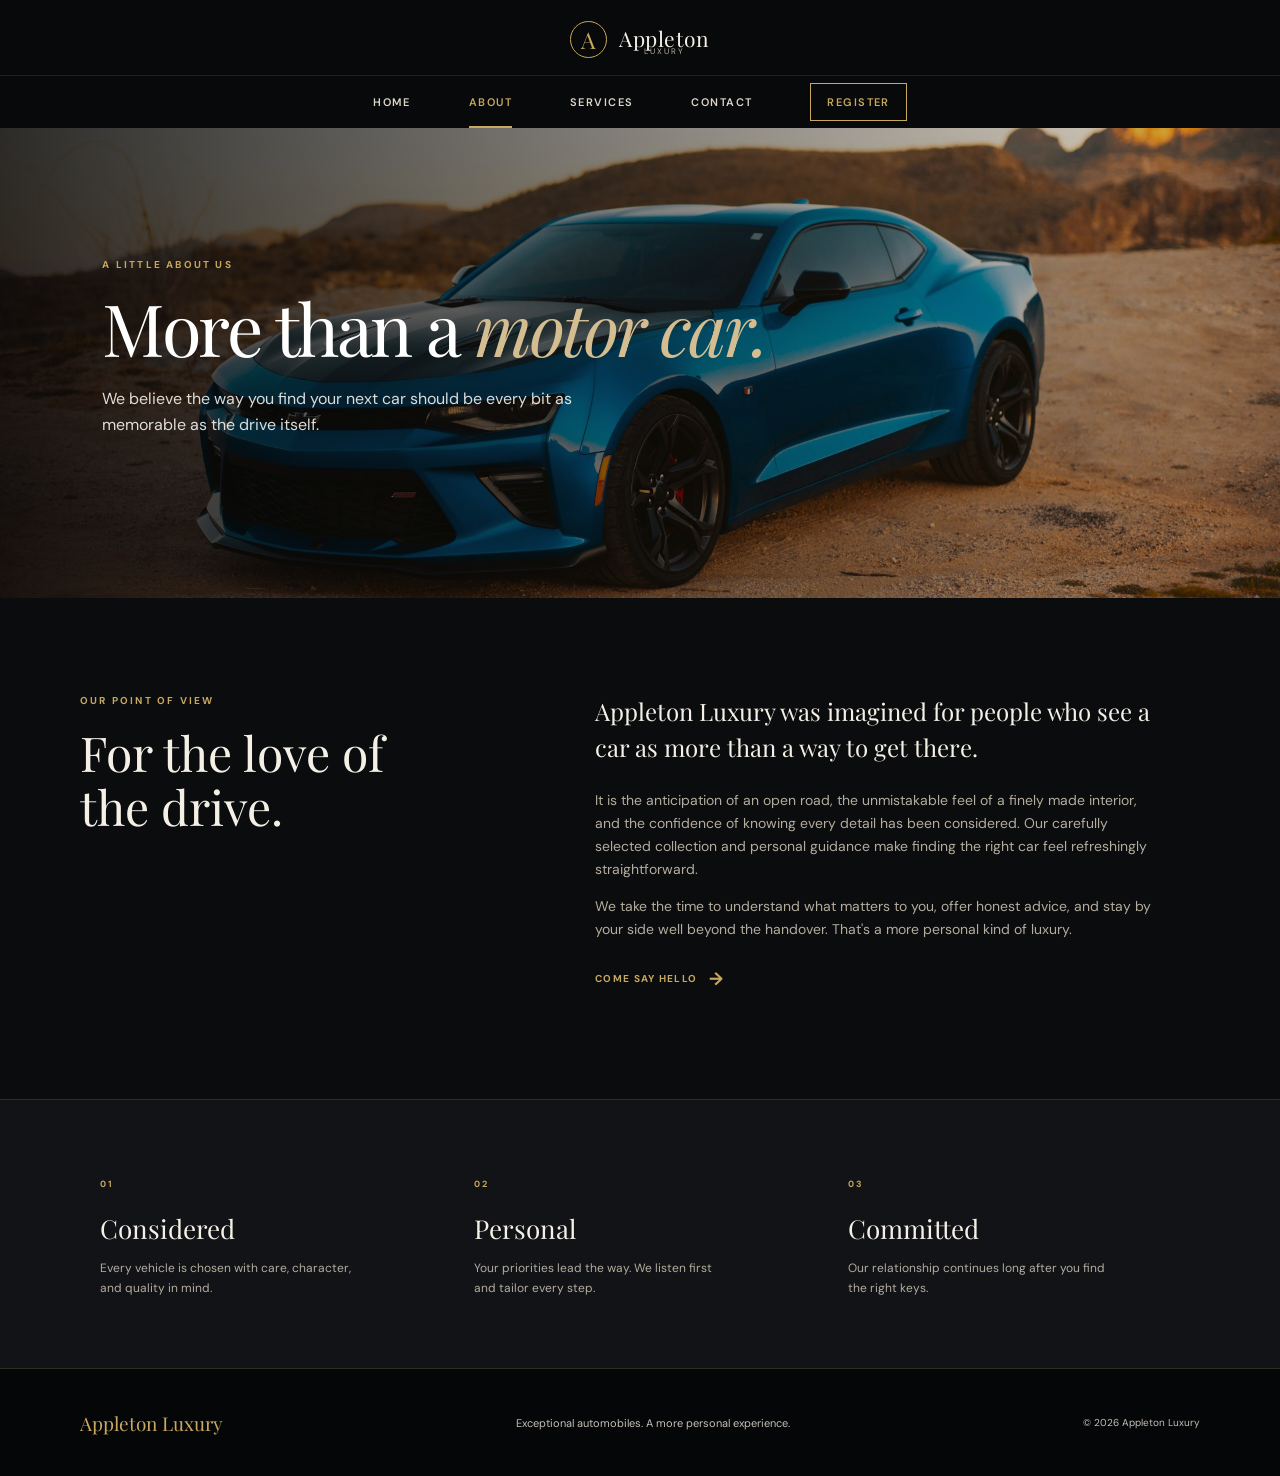
==== commit aeafbf14: "finished project" ====
--- a/about.html
+++ b/about.html
@@ -3,13 +3,13 @@
 <head>
     <meta charset="UTF-8">
     <meta name="viewport" content="width=device-width, initial-scale=1.0">
-    <meta name="description" content="Learn about Aurelia Motor Co. and our personal approach to luxury automobiles.">
-    <title>About | Aurelia Motor Co.</title>
+    <meta name="description" content="Learn about Appleton Luxury and our personal approach to exceptional automobiles.">
+    <title>About | Appleton Luxury</title>
     <link rel="stylesheet" href="styles/styles.css">
 </head>
 <body>
     <header class="site-header">
-        <a class="brand" href="index.html" aria-label="Aurelia Motor Co. home"><span class="brand-mark" aria-hidden="true">A</span><span class="brand-name">Aurelia <span>Motor Co.</span></span></a>
+        <a class="brand" href="index.html" aria-label="Appleton Luxury home"><span class="brand-mark" aria-hidden="true">A</span><span class="brand-name">Appleton <span>Luxury</span></span></a>
         <nav class="site-nav" aria-label="Main navigation">
             <a href="index.html">Home</a><a class="active" aria-current="page" href="about.html">About</a><a href="services.html">Services</a><a href="contact.html">Contact</a><a class="nav-cta" href="registration.html">Register</a>
         </nav>
@@ -22,7 +22,7 @@
         <section class="story-section section-wrap">
             <div class="story-aside"><p class="eyebrow">Our point of view</p><h2>For the love of the drive.</h2></div>
             <div class="story-copy">
-                <p class="lead">Aurelia Motor Co. was imagined for people who see a car as more than a way to get there.</p>
+                <p class="lead">Appleton Luxury was imagined for people who see a car as more than a way to get there.</p>
                 <p>It is the anticipation of an open road, the unmistakable feel of a finely made interior, and the confidence of knowing every detail has been considered. Our carefully selected collection and personal guidance make finding the right car feel refreshingly straightforward.</p>
                 <p>We take the time to understand what matters to you, offer honest advice, and stay by your side well beyond the handover. That's a more personal kind of luxury.</p>
                 <a class="text-link" href="contact.html">Come say hello <span aria-hidden="true">→</span></a>
@@ -34,6 +34,6 @@
             <article><span>03</span><h3>Committed</h3><p>Our relationship continues long after you find the right keys.</p></article>
         </section>
     </main>
-    <footer class="site-footer"><a class="footer-brand" href="index.html">Aurelia Motor Co.</a><p>Exceptional automobiles. A more personal experience.</p><span>© 2026 Aurelia Motor Co.</span></footer>
+    <footer class="site-footer"><a class="footer-brand" href="index.html">Appleton Luxury</a><p>Exceptional automobiles. A more personal experience.</p><span>© 2026 Appleton Luxury</span></footer>
 </body>
 </html>
